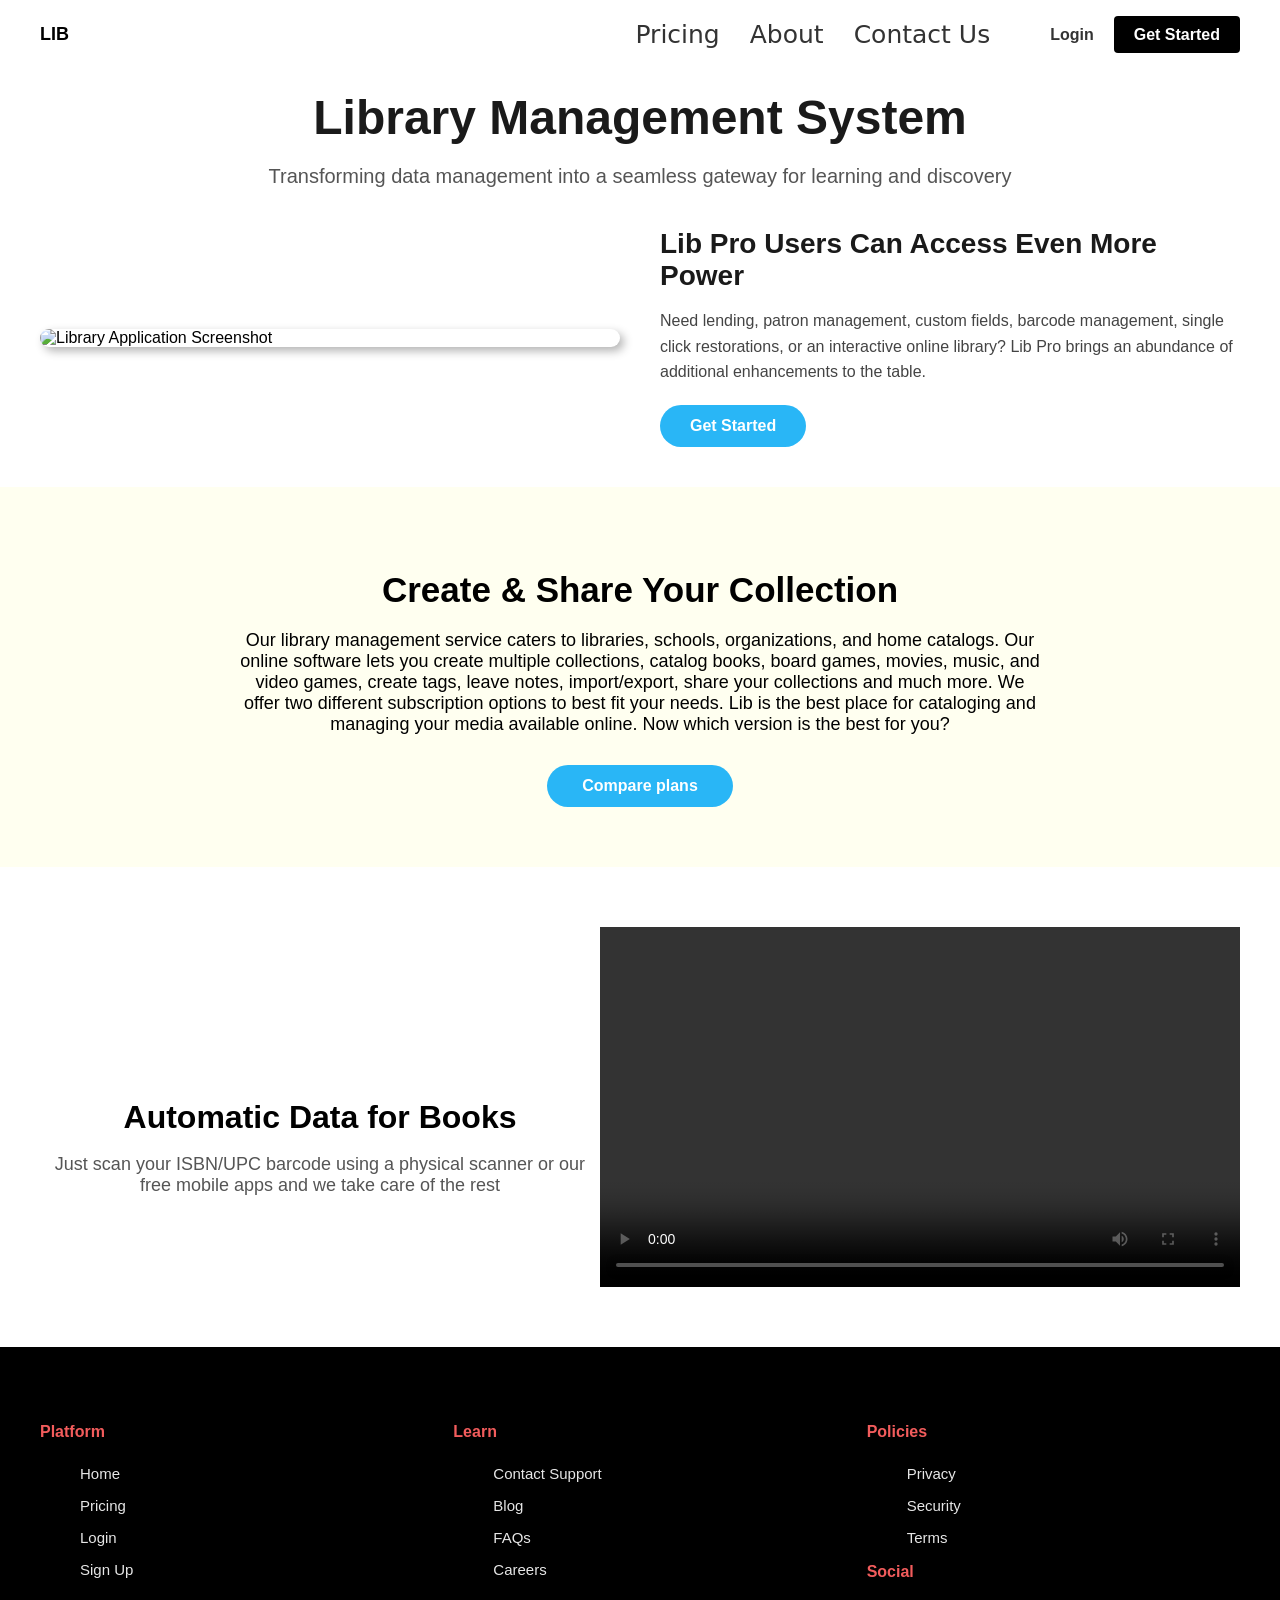
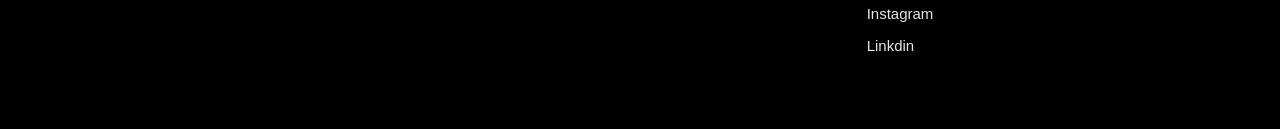
==== index.html @ f6be996c "initial commit" ====
<!DOCTYPE HTML>
<html lang="en">

<head>
  <title>Library Management System</title>
  <link rel="C:\Users\ThirumaleshJeeva\Desktop\Udemy.htmlcss\assets\favicon.ico">>
  <link rel="stylesheet" href="styles/index.css">
  
</head>

<body>

  <header>
    <nav class="navbar">
    <!-- <a href ="index.html"><div class="logo"><strong>LIB</strong></div></a> -->
    <link rel="index.css" href="index.css"><div class="logo"><strong>LIB</strong></div>
      <ul class="nav-links">
        <li><a href="Pricing.html">Pricing</a></li>
        <li><a href="About.html">About</a></li>
        <li><a href="contact_us.html">Contact Us</a>
        </li>
      </ul>

      <ul class="logonav">
        <li><a href="login.html" class="btn-login">Login</a></li>
        <li><a href="getstarted" class="btn-started">Get Started</a></li>
      </ul>
    </nav>
  </header>

  <div class="grid-container">
    <h1>Library Management System</h1>
    <p>Transforming data management into a seamless gateway for learning and discovery</p>

    <div class="feature-layout">
      <img src="C:\Users\ThirumaleshJeeva\Desktop\Udemy.htmlcss\assets\im.jpeg" alt="Library Application Screenshot">

      <div class="feature-text-block">
        <h2>Lib Pro Users Can Access Even More Power</h2>
        <p>Need lending, patron management, custom fields, barcode management, single click restorations, or an
          interactive online library? Lib Pro brings an abundance of additional enhancements to the table.</p>
        <button class="btnn-started">Get Started</button>
      </div>
    </div>
  </div>

  <div class="grid2-container">
    <h1>Create & Share Your Collection</h1>
    <p>Our library management service caters to libraries, schools, organizations, and home catalogs. Our online
      software lets you create multiple collections, catalog books, board games, movies, music, and video games, create
      tags, leave notes, import/export, share your collections and much more. We offer two different subscription
      options to best fit your needs. Lib is the best place for cataloging and managing your media available online. Now
      which version is the best for you?</p>
     <a href="pricing.html"><button class="btn-compare-plans">Compare plans</button></a>
    
  </div>

  <div class="page-two">
    <div class="page-two-text">
      <h1>Automatic Data for Books</h1>
      <p class="page-two-text-2">Just scan your ISBN/UPC barcode using a physical scanner or our free mobile apps and we
        take care of the rest</p>
    </div>

    <video width="640" height="360" controls>
      <source src="C:\Users\ThirumaleshJeeva\Desktop\Udemy.htmlcss\assets\videolib1.mp4" type="video/mp4">
      Your browser does not support the video tag.
    </video>
  </div>
  <div class="footer">
    <div class="footer-col1">
      <h3>Platform</h3>
      <ul>
        <li><a href="index.html">Home</a></li>
        <li><a href="pricing.html">Pricing</a></li>
        <li><a href="login.html">Login</a></li>
        <li><a href="#">Sign Up</a></li>
      </ul>
    </div>

    <div class="footer-col2">
      <h3>Learn</h3>
      <ul>
        <li><a href="#">Contact Support</a></li>
        <li><a href="#">Blog</a></li>
        <li><a href="#">FAQs</a></li>
        <li><a href="#">Careers</a></li>
      </ul>
    </div>
    <div class="footer-col2">
      <h3>Policies</h3>
      <ul>
        <li><a href="#">Privacy</a></li>
        <li><a href="#">Security</a></li>
        <li><a href="#">Terms</a></li>
      </ul>
      <div class="footer-col3">
        <h3>Social</h3>
        <li><a href="#">Instagram</a></l1>
        <li><a href="#">Linkdin</a></li>
      </div>
    </div>

  </div>
  
</body>

</html>
---- styles/index.css ----
body {
  max-width: 100%;
  
  margin: 0;
  font-family: Arial, Helvetica, sans-serif;
}
      
.navbar {
  display: flex;
  align-items: center;
  justify-content: space-between;
  width: 100%;
  padding: 20px 40px;
  box-sizing: border-box;
  background-color: #ffffff;
  position: fixed;
  top: 0;
  left: 0;
  width: 100%;
  z-index: 1000;

}

.nav-links {
  display: flex;
  list-style: none;
  gap: 30px;
  margin: 0;
  padding: 0;
  margin-left:auto;

}

.nav-links a {
  text-decoration: none;
  color: #333333;
  font-weight: 500;
  font-size: 25px;
  font-family: system-ui, -apple-system, sans-serif;
  
}

.logonav { 
  display: flex; 
  align-items: center; 
  list-style: none; 
  gap: 20px;        
  margin: 0;
  padding: 0; 
  margin-left:60px;
}

.logonav a {
  text-decoration: none;
  font-size: 16px;
  font-weight: 600;

}
.logo{
    text-decoration: none;
    color: #000;
}

.btn-login {
  color: #333;
}

.btn-login:hover {
  color: #151414;
}

.btn-started {
  color: #fff;        
  background-color: #000;       
  padding: 10px 20px;         
  border-radius: 4px;           
}

.btn-started:hover {
  background-color: #333;    
}

.grid-container {
  max-width: 1200px;
  margin: 0 auto;
  padding: 40px 20px;
}

.grid-container h1 {
  font-family: 'Helvetica', sans-serif;
  font-size: 48px;
  text-align: center;
  color: #1a1a1a;
  font-weight: 700;
  margin-bottom: 10px;
}

.grid-container p {
  text-align: center;
  font-size: 20px;
  color: #555555;
  margin-bottom: 40px;
}

.feature-layout {
  display: flex;
  align-items: center;
  gap: 40px;
  margin-top: 40px;
}

.feature-layout img {
  flex: 1;
  max-width: 50%;
  height: auto;
  border-radius: 25px;
  box-shadow: 4px 4px 10px rgba(0, 0, 0, 0.3);
}

.feature-text-block {
  flex: 1;
  text-align:justify;
}

.feature-text-block h2 {
  font-size: 28px;
  color: #1a1a1a;
  margin-top: 0;
  margin-bottom: 15px;
  text-align: left;
}

.feature-text-block p {
  text-align: left;
  font-size: 16px;
  line-height: 1.6;
  color: #444444;
  margin-bottom: 20px;
}

.btnn-started {
  background-color: #29b6f6;
  color: white;
  border: none;
  padding: 12px 30px;
  font-size: 16px;
  font-weight: 600;
  border-radius: 25px;
  cursor: pointer;
}

.grid2-container {
  text-align: center;
  background-color: ivory;
  padding: 60px 20px;
}

.grid2-container h1 {
  font-family: Arial, Helvetica, sans-serif;
  font-size: 35px;
  margin-bottom: 20px;
}

.grid2-container p {
  font-size: 18px;

  max-width: 800px;
  margin: 0 auto 30px auto;
}

.btn-compare-plans {
  background-color: #29b6f6; 
  color: white;
  border: none;
  padding: 12px 35px;
  font-size: 16px;
  font-weight: 600;
  border-radius: 25px;   
  cursor: pointer;
}
 
.page-two {
  max-width: 1200px;
  margin: 60px auto;
  padding: 0 20px;
  text-align: center;
}

.page-two h1 {
  font-size: 32px;
  margin-bottom: 10px;
}

.page-two p {
  font-size: 18px;
  color: #555555;
  margin-bottom: 30px;
}

.page-two img {
  width: 100%;
  max-width: 1000px;
  height: auto;
  
}

.page-two-image-two {
  text-align: center;
  margin: 40px auto;
  width: 150%;
  margin-left: 30px;
}

.page-two-image-two img {
  max-width: 100%;
  height: auto;
}
.logo{
    font-size:large;
}

.page-two{
  display: flex;
 }
 .page-two-text{
  margin-top: 150px;
 }

.page-two-text-2{
  font-size:200px;
}
 .page-two-image-two img{
     border:8px;
     display:flex;
     justify-content:right;
     align-items:right;
     max-width:50%;
     
}


.footer{
    background-color:white;
    list-style: none;
    display:flex;
    justify-content:center;
    
  }



.footer {
  background-color: #000;
  padding: 60px 40px;
  display: flex;
  justify-content: space-around;
  flex-wrap: wrap;
  gap: 40px;
  
}

.footer-col1, 
.footer-col2, 
.footer-col3 {
  flex: 1;
  min-width: 150px;
}


.footer h3 {
  color: #f25c5c; 
  font-size: 16px;
  font-weight: 600;
  margin-bottom: 24px;
  
}


.footer ul {
  list-style: none;
}

.footer li {
  margin-bottom: 14px;
}


.footer a {
  color: #ffffff;
  font-size: 15px;
  opacity: 0.9;
  text-decoration: none;

}

.footer a:hover {
  opacity: 1;
  color: #f25c5c; 
}
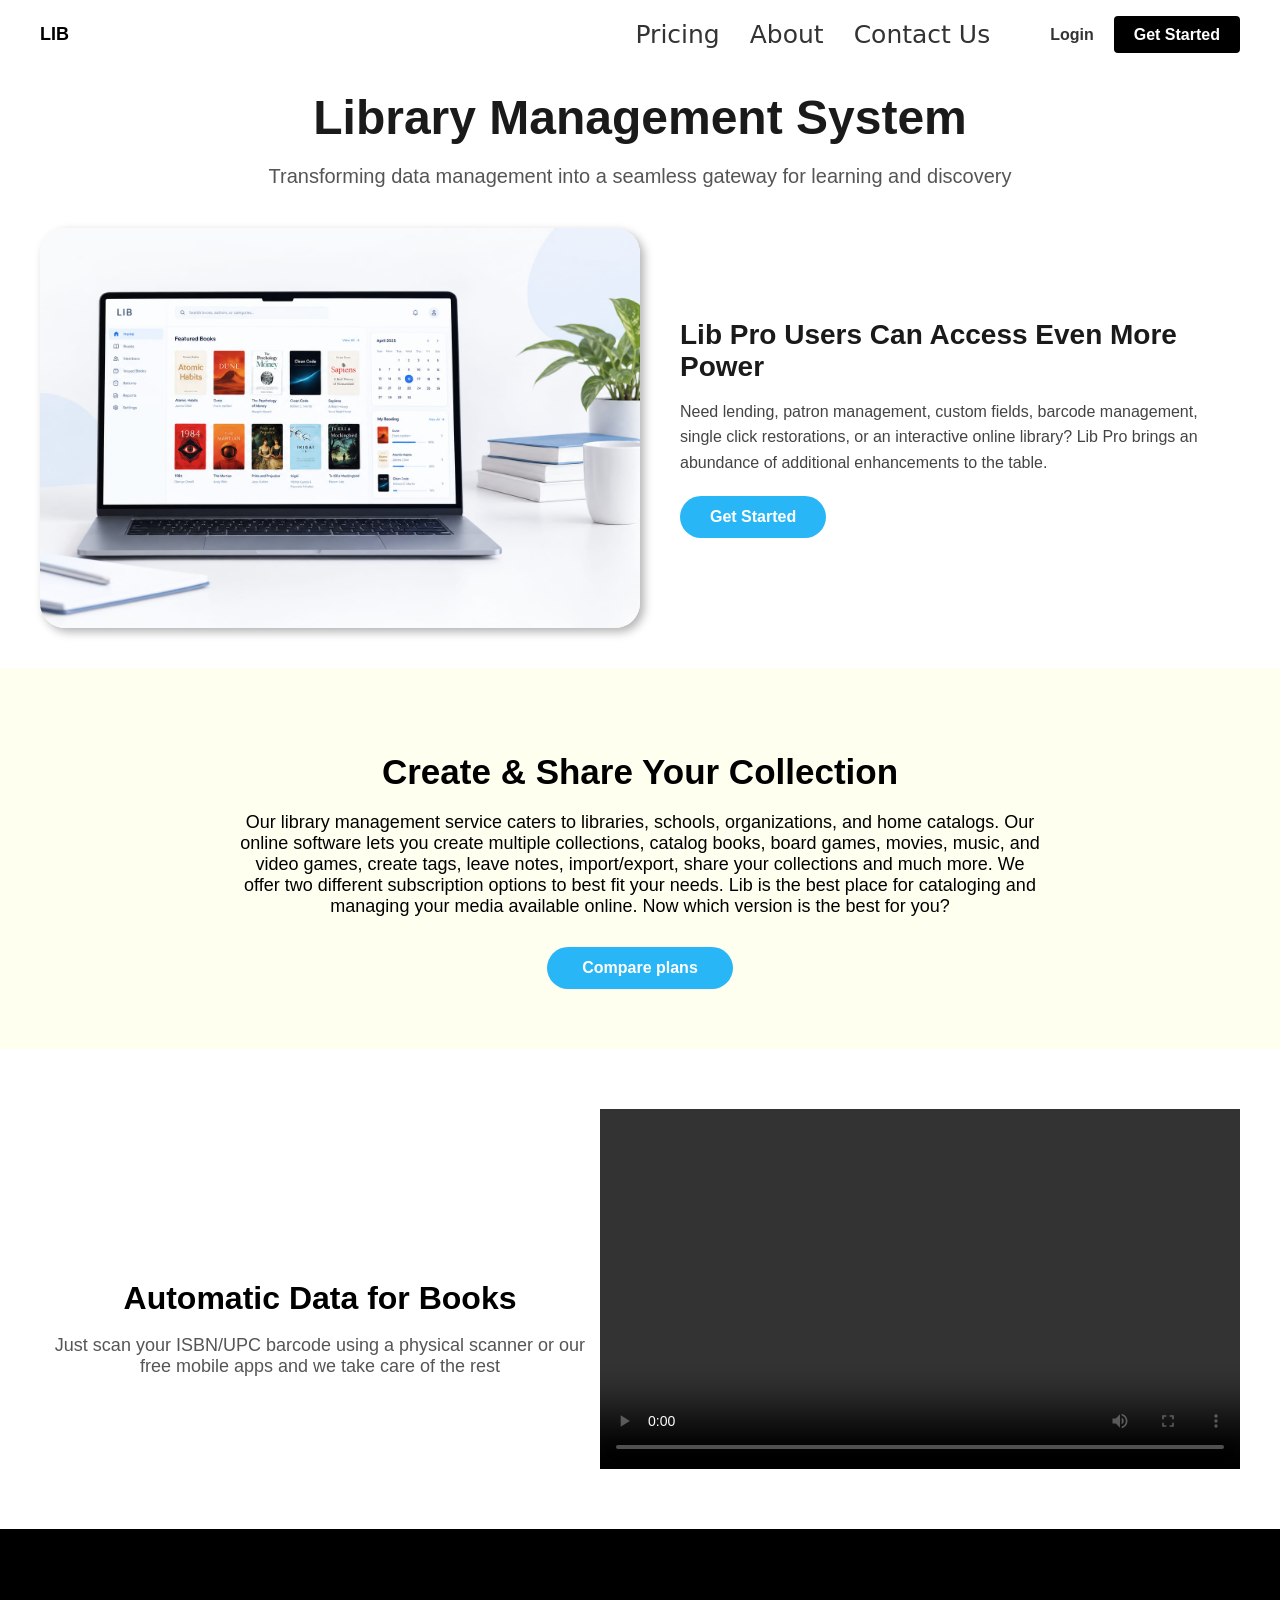
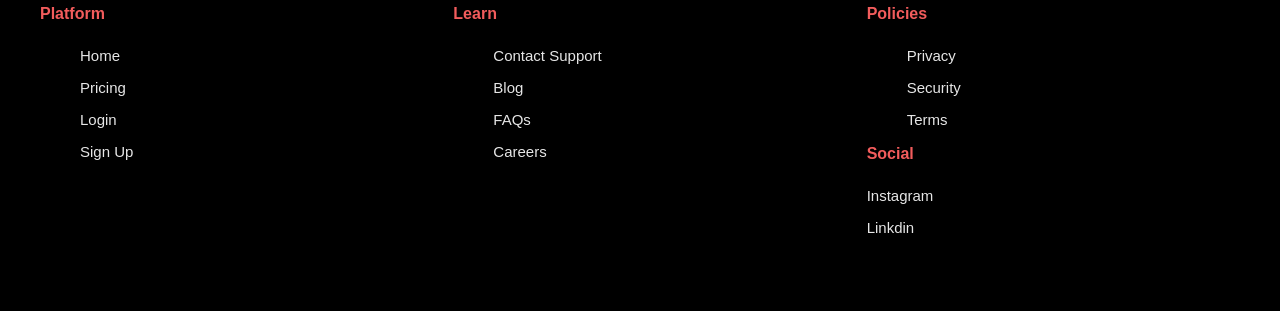
==== commit dbf7efcc: "initial commit" ====
--- a/index.html
+++ b/index.html
@@ -33,7 +33,7 @@
     <p>Transforming data management into a seamless gateway for learning and discovery</p>
 
     <div class="feature-layout">
-      <img src="C:\Users\ThirumaleshJeeva\Desktop\Udemy.htmlcss\assets\im.jpeg" alt="Library Application Screenshot">
+      <img src="assets/im.jpeg" alt="Library Application Screenshot">
 
       <div class="feature-text-block">
         <h2>Lib Pro Users Can Access Even More Power</h2>
@@ -63,7 +63,7 @@
     </div>
 
     <video width="640" height="360" controls>
-      <source src="C:\Users\ThirumaleshJeeva\Desktop\Udemy.htmlcss\assets\videolib1.mp4" type="video/mp4">
+      <source src="assets/videolib1.mp4" type="video/mp4">
       Your browser does not support the video tag.
     </video>
   </div>
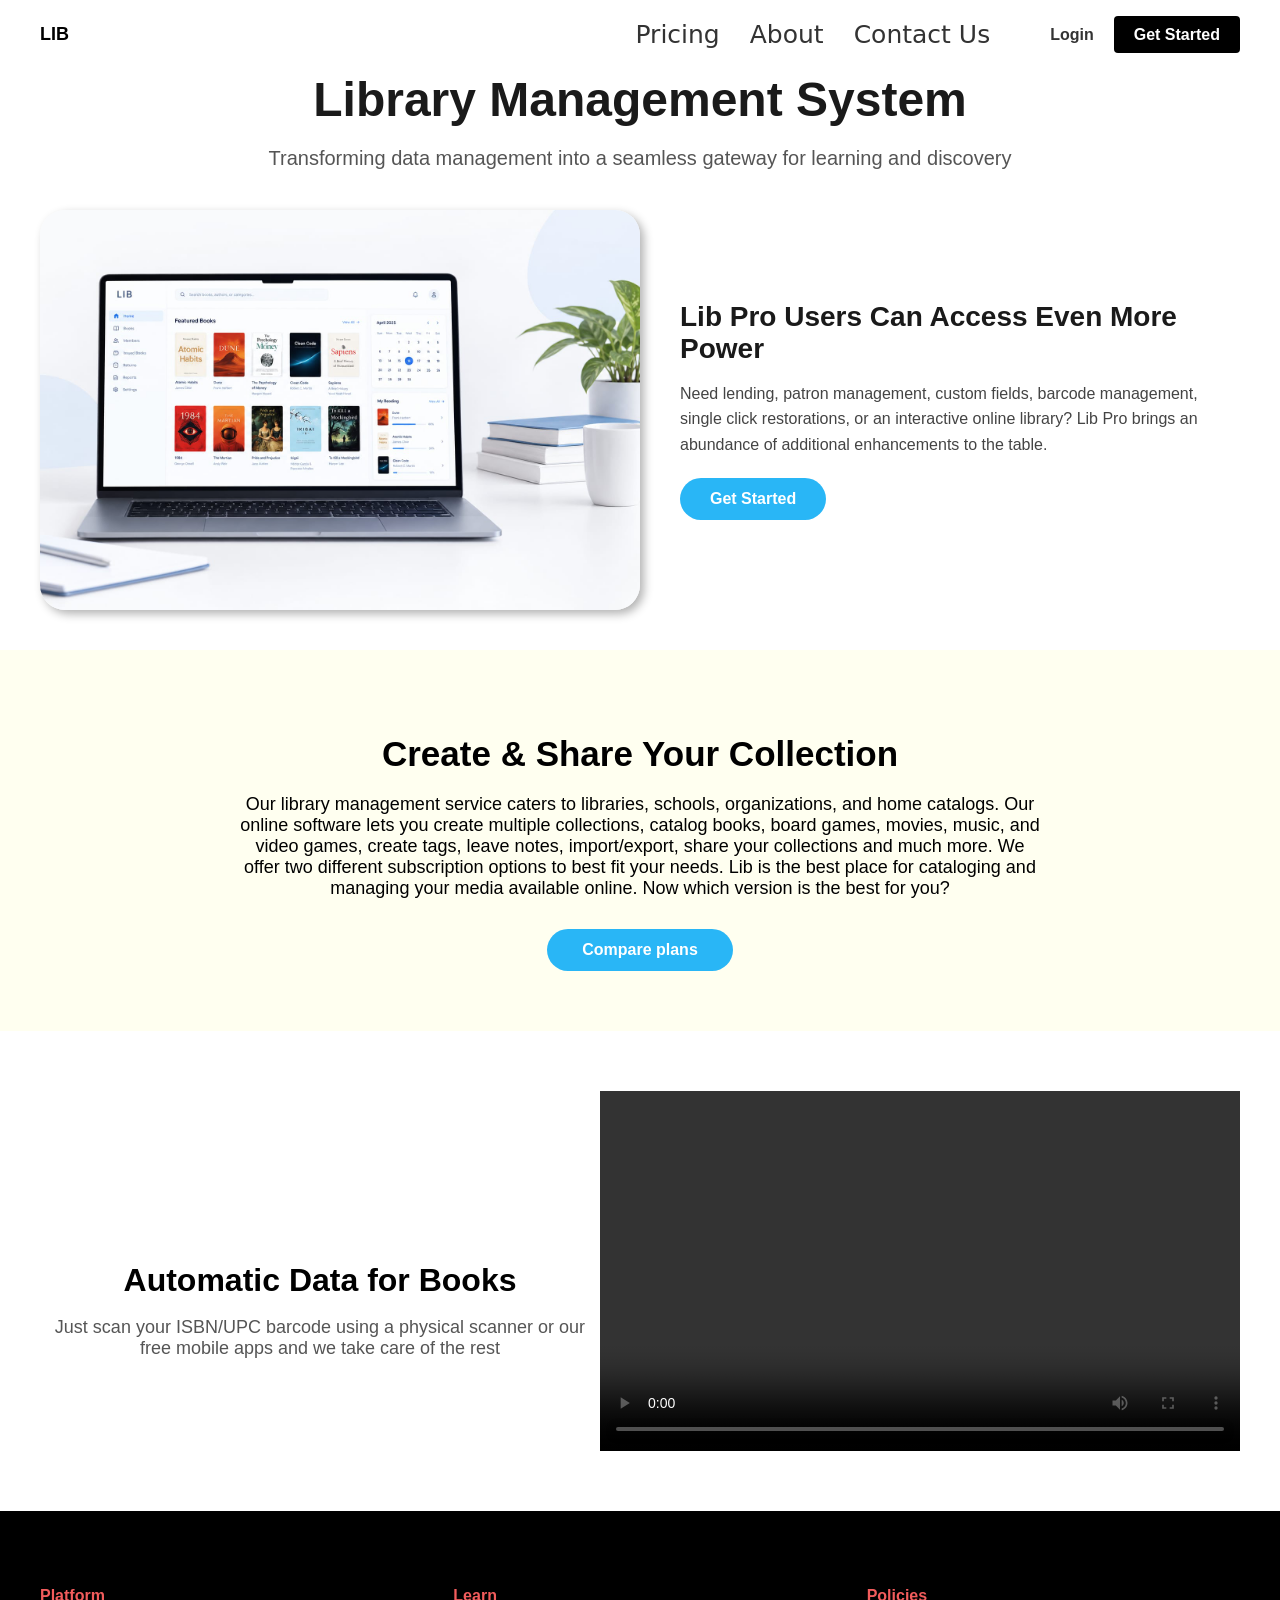
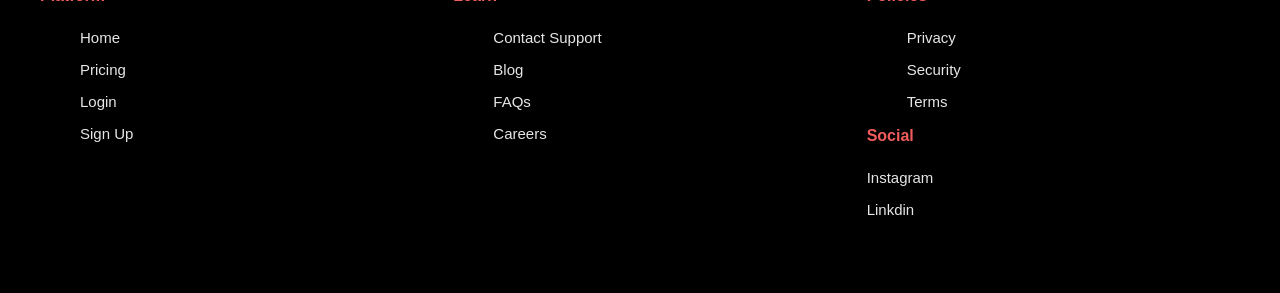
==== commit 22bf6e06: "initial commit" ====
--- a/index.html
+++ b/index.html
@@ -3,7 +3,7 @@
 
 <head>
   <title>Library Management System</title>
-  <link rel="C:\Users\ThirumaleshJeeva\Desktop\Udemy.htmlcss\assets\favicon.ico">>
+  <link rel="assets/favicon.ico">
   <link rel="stylesheet" href="styles/index.css">
   
 </head>
@@ -15,8 +15,8 @@
     <!-- <a href ="index.html"><div class="logo"><strong>LIB</strong></div></a> -->
     <link rel="index.css" href="index.css"><div class="logo"><strong>LIB</strong></div>
       <ul class="nav-links">
-        <li><a href="Pricing.html">Pricing</a></li>
-        <li><a href="About.html">About</a></li>
+        <li><a href="pricing.html">Pricing</a></li>
+        <li><a href="about.html">About</a></li>
         <li><a href="contact_us.html">Contact Us</a>
         </li>
       </ul>
--- a/styles/index.css
+++ b/styles/index.css
@@ -1,7 +1,6 @@
 
 body {
   max-width: 100%;
-  
   margin: 0;
   font-family: Arial, Helvetica, sans-serif;
 }
@@ -16,9 +15,7 @@
   background-color: #ffffff;
   position: fixed;
   top: 0;
-  left: 0;
-  width: 100%;
-  z-index: 1000;
+  z-index: 1;
 
 }
 
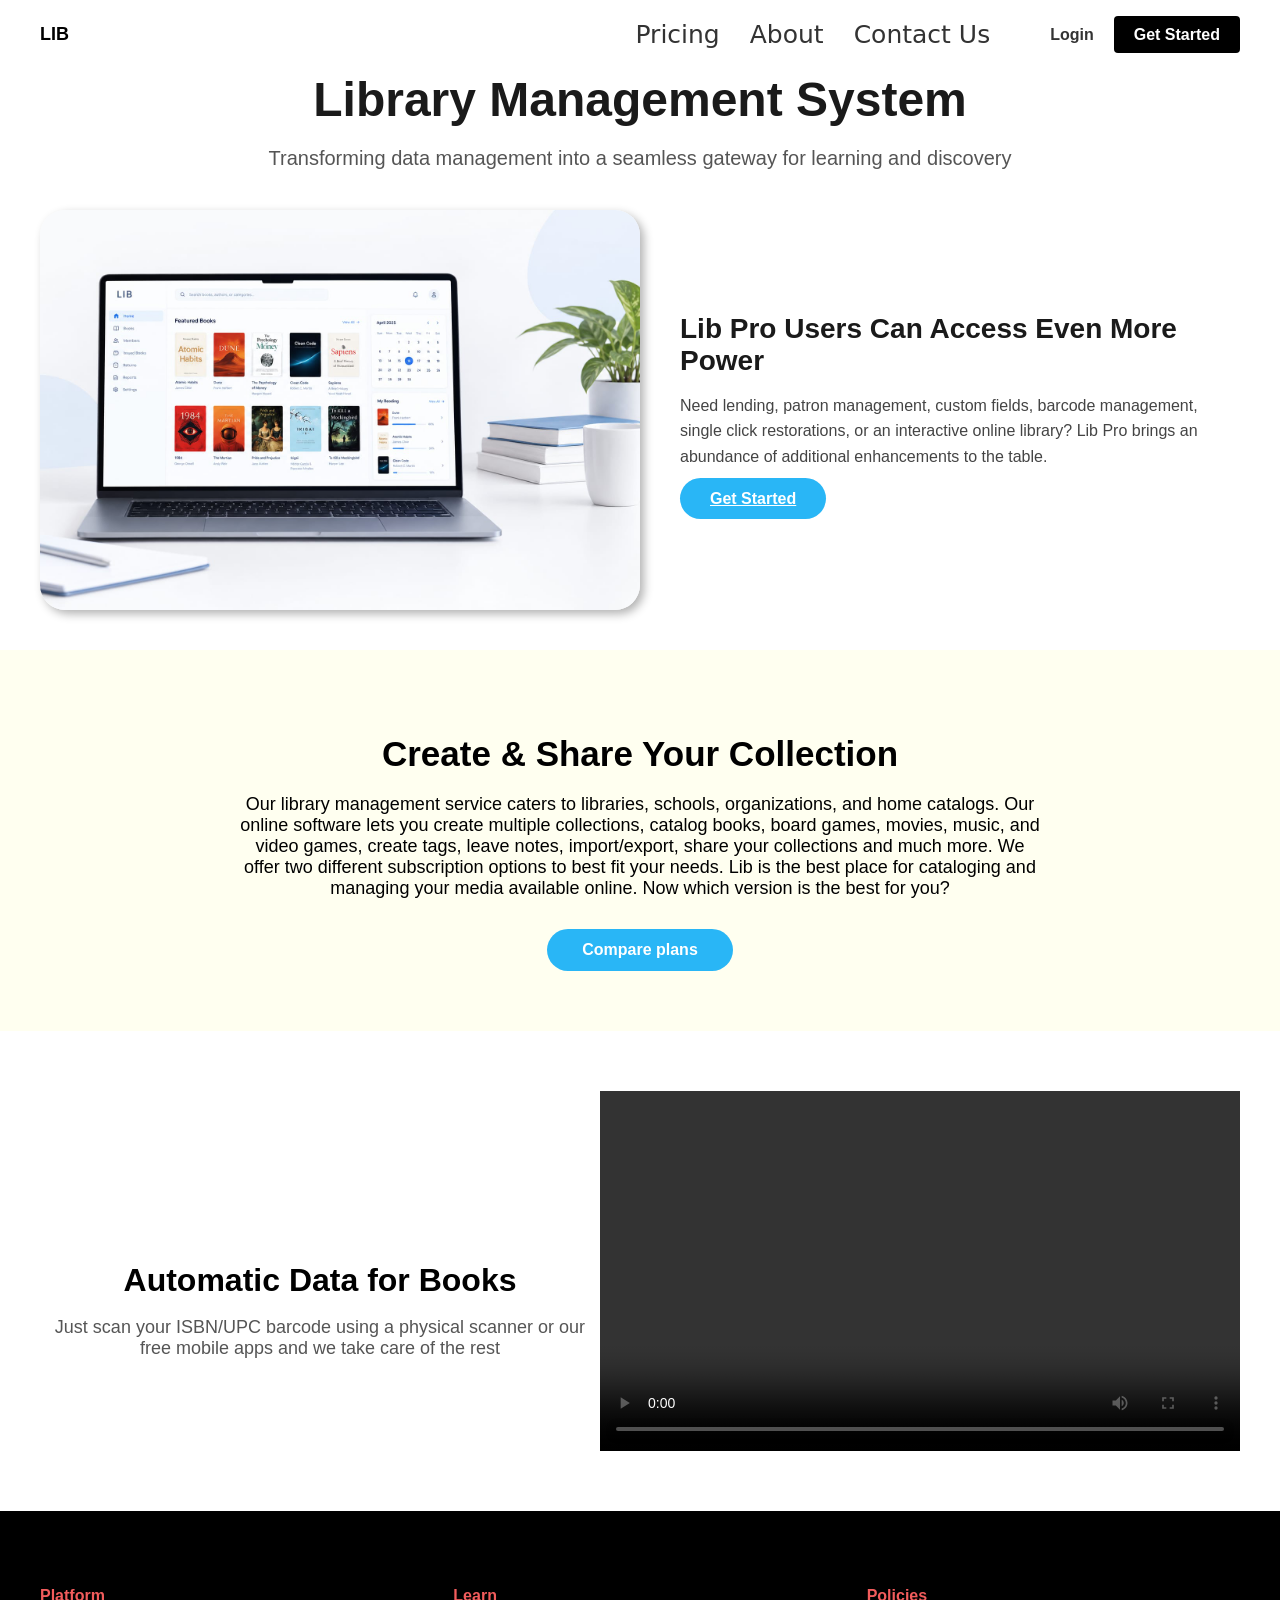
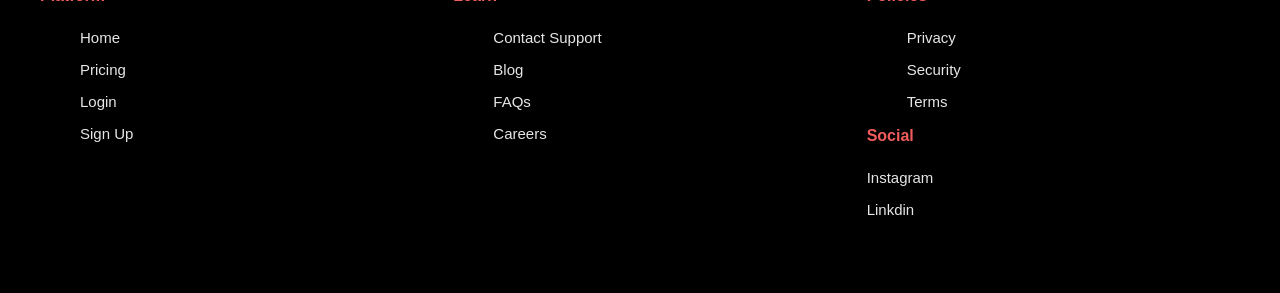
==== commit ae440d0a: "initial commit" ====
--- a/index.html
+++ b/index.html
@@ -23,7 +23,7 @@
 
       <ul class="logonav">
         <li><a href="login.html" class="btn-login">Login</a></li>
-        <li><a href="getstarted" class="btn-started">Get Started</a></li>
+        <li><a href="getstarted.html" class="btn-started">Get Started</a></li>
       </ul>
     </nav>
   </header>
@@ -39,7 +39,7 @@
         <h2>Lib Pro Users Can Access Even More Power</h2>
         <p>Need lending, patron management, custom fields, barcode management, single click restorations, or an
           interactive online library? Lib Pro brings an abundance of additional enhancements to the table.</p>
-        <button class="btnn-started">Get Started</button>
+        <a href="getstarted.html" class="btnn-started">Get Started</a>
       </div>
     </div>
   </div>
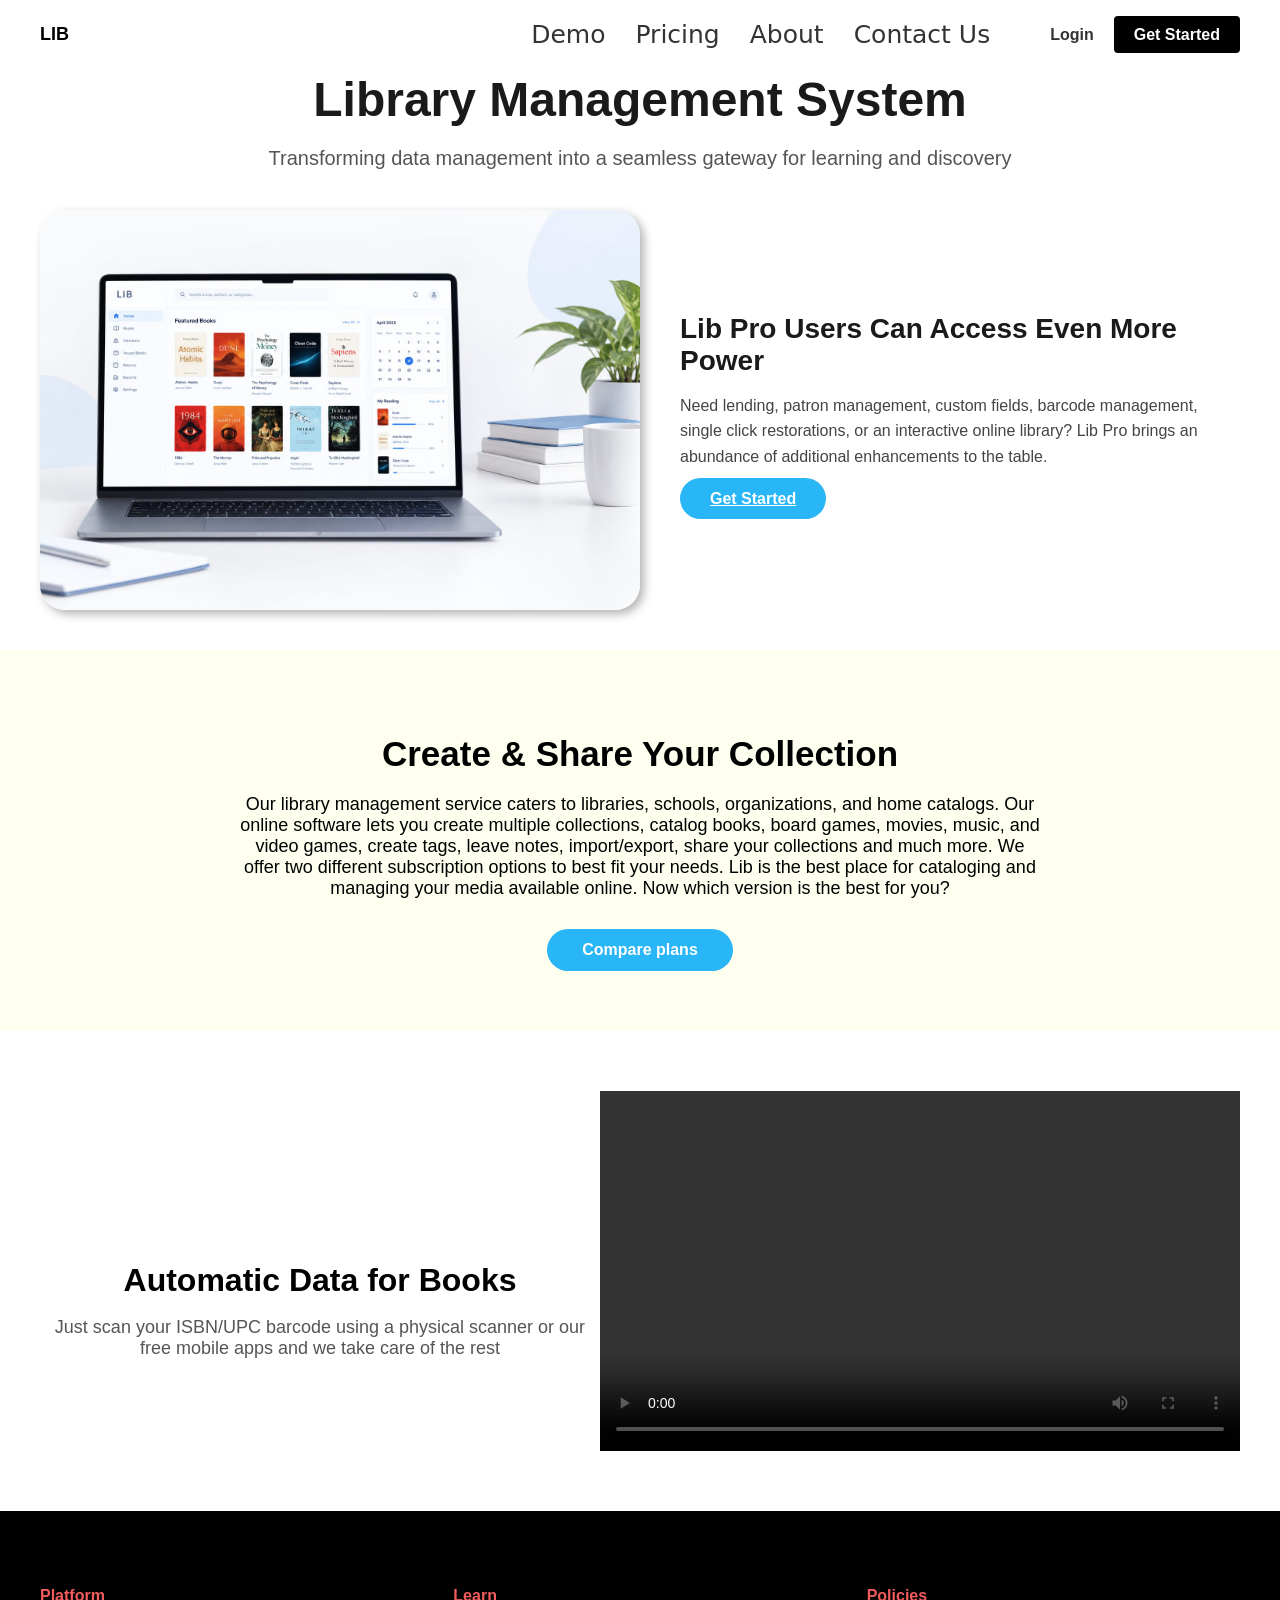
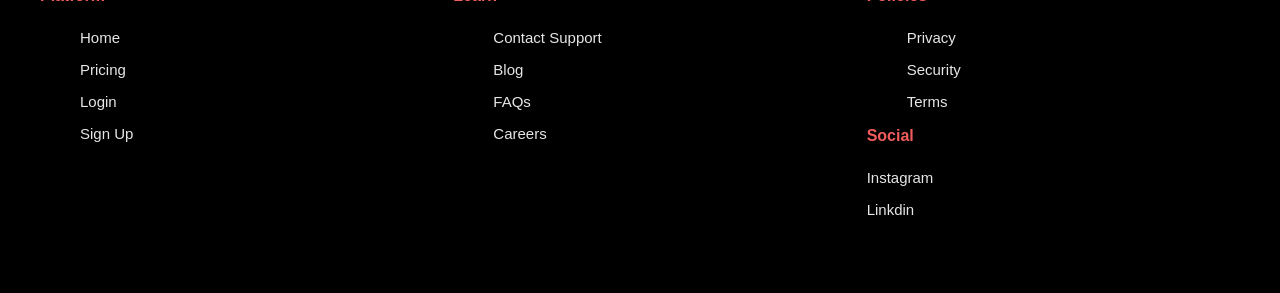
==== commit 31d136ab: "initial commit" ====
--- a/index.html
+++ b/index.html
@@ -2,6 +2,7 @@
 <html lang="en">
 
 <head>
+  
   <title>Library Management System</title>
   <link rel="assets/favicon.ico">
   <link rel="stylesheet" href="styles/index.css">
@@ -15,6 +16,7 @@
     <!-- <a href ="index.html"><div class="logo"><strong>LIB</strong></div></a> -->
     <link rel="index.css" href="index.css"><div class="logo"><strong>LIB</strong></div>
       <ul class="nav-links">
+         <li><a href="demo.html">Demo</a></li>
         <li><a href="pricing.html">Pricing</a></li>
         <li><a href="about.html">About</a></li>
         <li><a href="contact_us.html">Contact Us</a>
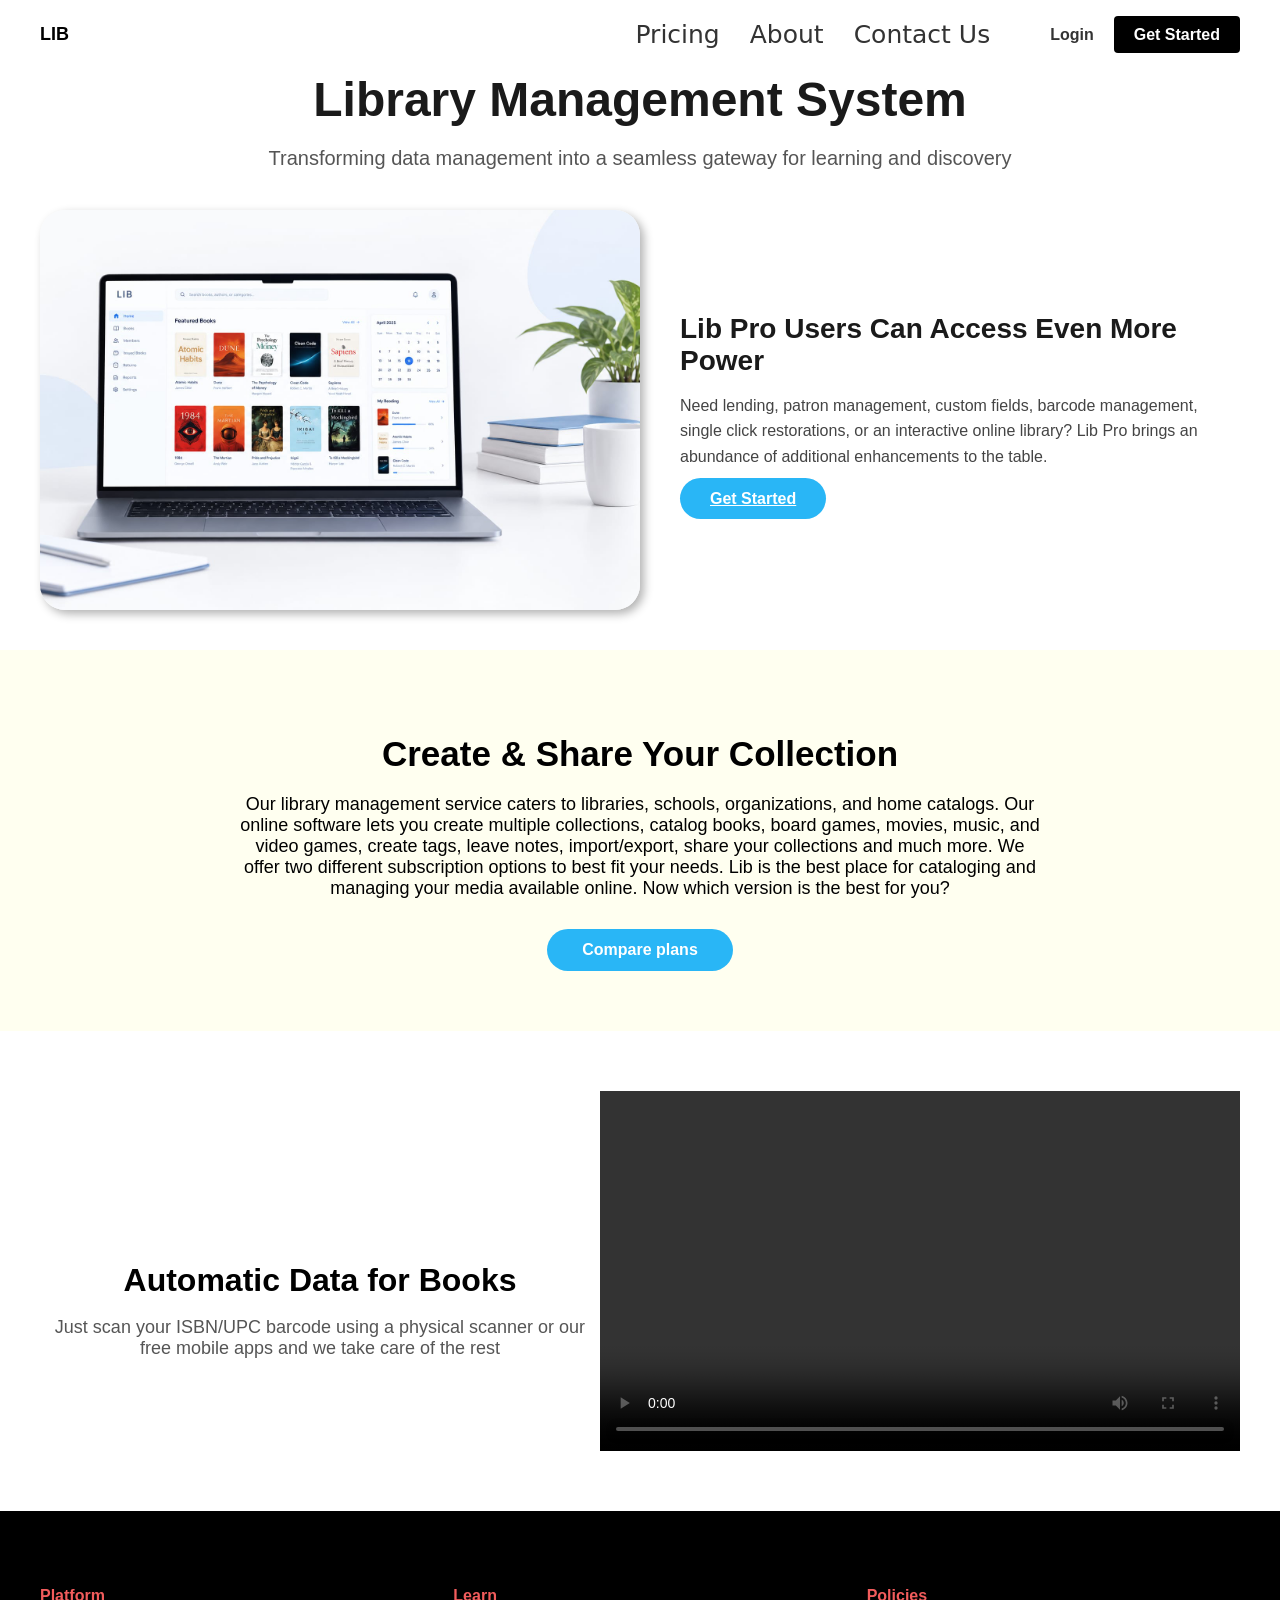
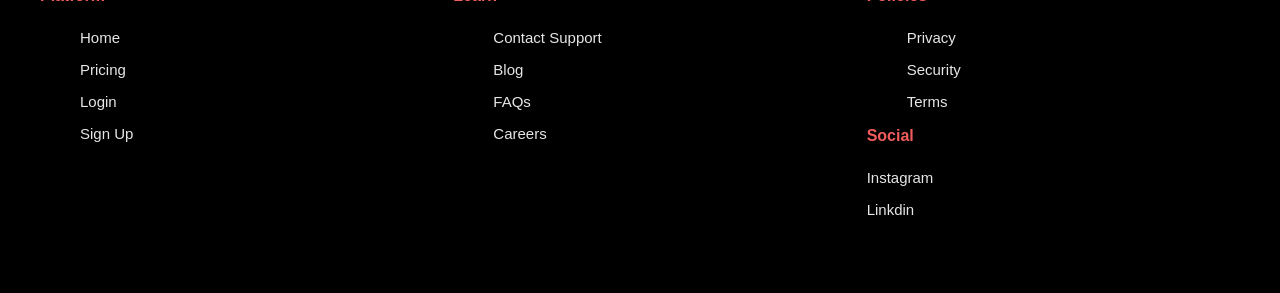
==== commit eafed1cc: "initial commit" ====
--- a/index.html
+++ b/index.html
@@ -16,7 +16,7 @@
     <!-- <a href ="index.html"><div class="logo"><strong>LIB</strong></div></a> -->
     <link rel="index.css" href="index.css"><div class="logo"><strong>LIB</strong></div>
       <ul class="nav-links">
-         <li><a href="demo.html">Demo</a></li>
+     
         <li><a href="pricing.html">Pricing</a></li>
         <li><a href="about.html">About</a></li>
         <li><a href="contact_us.html">Contact Us</a>
